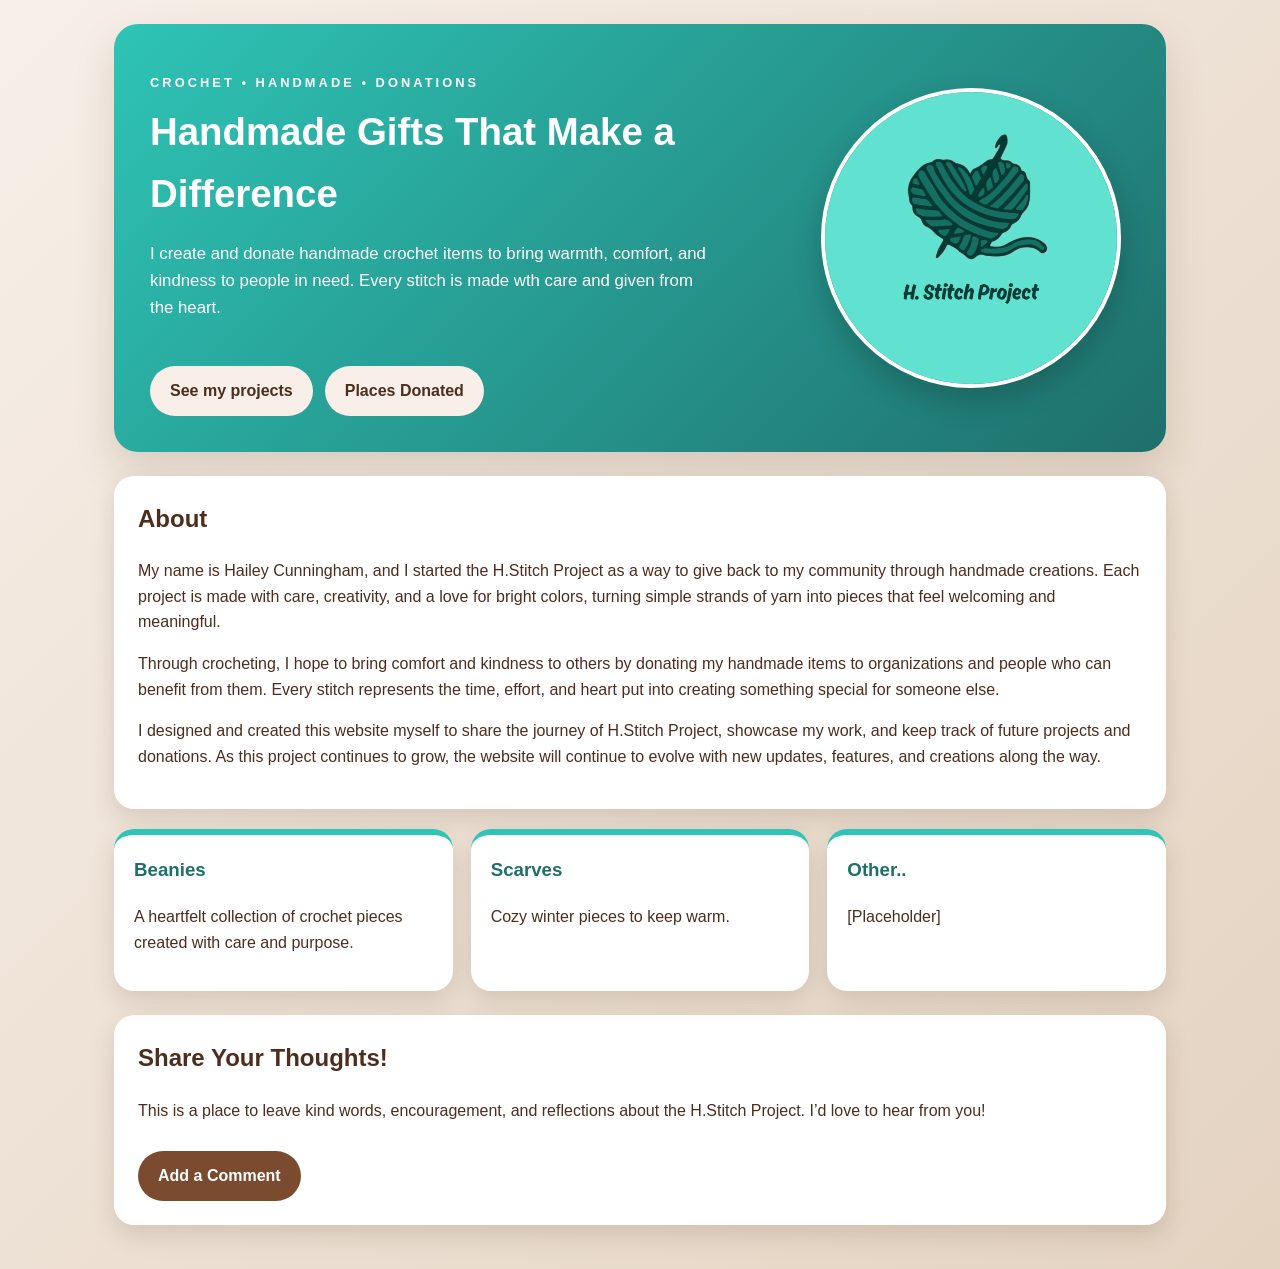
==== index.html @ 75890d9f "Added places donated page and a counter" ====
<!DOCTYPE html>
<html lang="en">
  <head>
    <meta charset="UTF-8" />
    <meta name="viewport" content="width=device-width, initial-scale=1.0" />
    <title>H.Stitch Project | Crochet Donations</title>
    <link rel="stylesheet" href="styles.css?v=2" />
  </head>
  <body>
    <div class="page-shell">
      <header class="hero">
        <div class="hero-content">
          <p class="eyebrow">Crochet • Handmade • Donations</p>
          <h1>Handmade Gifts That Make a Difference</h1>
          <p class="hero-text">
            I create and donate handmade crochet items to bring warmth, comfort, 
            and kindness to people in need. Every stitch is made wth care and 
            given from the heart.
          </p>
          <div class="button-group">
            <a class="button" href="project-archive.html">See my projects</a>
            <a class="button" href="places-donated.html">Places Donated</a>
          </div>
        </div>

        <img src="hero-logo.png" alt="H. Stitch Project Logo" class="hero-image">
      </header>

      <main>
  <section class="intro">
    <h2>About</h2>

    <p>
      My name is Hailey Cunningham, and I started the H.Stitch Project as a way to give back to my community 
      through handmade creations. Each project is made with care, creativity, and a love for bright colors,
       turning simple strands of yarn into pieces that feel welcoming and meaningful.
    </p>

    <p>
      Through crocheting, I hope to bring comfort and kindness to others by donating my handmade items to 
      organizations and people who can benefit from them. Every stitch represents the time, effort, and heart
       put into creating something special for someone else.
    </p>

    <p>
      I designed and created this website myself to share the journey of H.Stitch Project, showcase my work,
       and keep track of future projects and donations. As this project continues to grow, the website will
        continue to evolve with new updates, features, and creations along the way.
    </p>

  </section>

        <section id="projects" class="projects-grid">
          <article class="project-card">
            <h3>Beanies</h3>
            <p>A heartfelt collection of crochet pieces created with care and purpose.</p>
          </article>

          <article class="project-card">
            <h3>Scarves</h3>
            <p>Cozy winter pieces to keep warm.</p>
          </article>

          <article class="project-card">
            <h3>Other..</h3>
            <p>[Placeholder]</p>
          </article>
        </section>

        <section class="contact">
          <h2>Share Your Thoughts!</h2>
          <p>This is a place to leave kind words, encouragement, and reflections about the H.Stitch Project. I’d love to hear from you!</p>
          <a class="button secondary" href="discussion.html">Add a Comment</a>
        </section>
      </main>
    </div>
  </body>
</html>
---- styles.css ----
:root {
  --turquoise: #2ec4b6;
  --teal: #1f6f6b;
  --cream: #f7efe8;
  --brown: #7a4b2f;
  --dark-brown: #4d2d1e;
  --shadow: rgba(77, 45, 30, 0.15);
}

* {
  box-sizing: border-box;
}

body {
  margin: 0;
  font-family: "Segoe UI", Tahoma, Geneva, Verdana, sans-serif;
  background: linear-gradient(135deg, var(--cream), #e4d3c1);
  color: var(--dark-brown);
  line-height: 1.6;
  overflow-x: hidden;
}

.page-shell {
  max-width: 1100px;
  margin: 0 auto;
  padding: 24px;
}

.hero {
  display: grid;
  grid-template-columns: minmax(0, 2fr) minmax(0, 1fr);
  gap: 24px;
  align-items: center;
  background: linear-gradient(135deg, var(--turquoise), var(--teal));
  color: white;
  border-radius: 24px;
  padding: 36px;
  box-shadow: 0 18px 40px var(--shadow);
  overflow: hidden;
}

.hero-content {
  min-width: 0;
}

.eyebrow {
  text-transform: uppercase;
  letter-spacing: 0.24em;
  font-size: 0.8rem;
  margin-bottom: 8px;
  font-weight: 700;
}

h1,
h2,
h3 {
  margin-top: 0;
}

.hero h1 {
  font-size: clamp(2rem, 3vw, 3rem);
  margin-bottom: 12px;
}

.hero-text {
  max-width: 560px;
  font-size: 1.05rem;
}

.button {
  display: inline-block;
  margin-top: 12px;
  padding: 12px 20px;
  background: var(--cream);
  color: var(--dark-brown);
  text-decoration: none;
  font-weight: 700;
  border-radius: 999px;
  transition: transform 0.2s ease;
  box-sizing: border-box;
  max-width: 100%;
}

.button-group {
  display: inline-flex;
  flex-wrap: wrap;
  gap: 12px;
  margin-top: 16px;
}

.button:hover {
  transform: translateY(-2px);
}

.button.secondary {
  background: var(--brown);
  color: white;
}

.hero-image {
  width: min(100%, 300px);
  max-width: 300px;
  height: auto;
  aspect-ratio: 1;
  border-radius: 50%;
  object-fit: cover;
  display: block;
  margin: 0 auto;
  box-shadow: 0 12px 30px rgba(0, 0, 0, 0.2);
  border: 4px solid white;
}

.donation-list {
  display: grid;
  gap: 20px;
  margin-top: 20px;
}

.donation-card {
  background: white;
  border-radius: 20px;
  padding: 22px;
  box-shadow: 0 10px 25px var(--shadow);
  border-top: 6px solid var(--turquoise);
}

.donation-card-top {
  display: flex;
  justify-content: space-between;
  align-items: flex-start;
  gap: 16px;
  flex-wrap: wrap;
  margin-bottom: 12px;
}

.donation-card h3 {
  margin: 0;
  color: var(--teal);
}

.donation-count {
  margin: 0;
  font-weight: 700;
  color: var(--brown);
}

.donation-photos {
  display: grid;
  gap: 12px;
  margin-top: 16px;
}

.donation-photo {
  min-height: 160px;
  border-radius: 18px;
  background: linear-gradient(135deg, #f7f0ea, #f0e4d6);
  border: 1px dashed var(--turquoise);
  display: grid;
  place-items: center;
  color: var(--teal);
  font-weight: 700;
  text-align: center;
  padding: 16px;
}

.hero-card {
  background: rgba(255, 255, 255, 0.18);
  border: 1px solid rgba(255, 255, 255, 0.2);
  border-radius: 18px;
  padding: 20px;
  backdrop-filter: blur(8px);
}

.stat-circle {
  display: grid;
  place-items: center;
  width: 230px;
  height: 230px;
  padding: 24px;
  box-sizing: border-box;
  border: 4px solid white;
  border-radius: 50%;
  background: rgba(255, 255, 255, 0.16);
  box-shadow: 0 12px 30px rgba(0, 0, 0, 0.16);
  text-align: center;
}

.stat-number {
  font-size: 4rem;
  font-weight: 900;
  line-height: 1;
  color: white;
  margin: 0;
}

.stat-label {
  margin: 12px 0 0;
  color: white;
  font-weight: 700;
  text-transform: uppercase;
  letter-spacing: 0.08em;
  font-size: 0.86rem;
}

.hero-card ul {
  padding-left: 18px;
  margin: 0;
}

main {
  margin-top: 24px;
}

.intro,
.contact {
  background: white;
  border-radius: 20px;
  padding: 24px;
  margin-bottom: 20px;
  box-shadow: 0 10px 25px var(--shadow);
}

.contact {
  margin-top: 24px;
}

.discussion-hero {
  margin-bottom: 24px;
}

.discussion-layout {
  display: grid;
  gap: 20px;
  grid-template-columns: minmax(0, 1fr) minmax(0, 1.3fr);
}

.discussion-card {
  background: white;
  border-radius: 20px;
  padding: 24px;
  box-shadow: 0 10px 25px var(--shadow);
  min-width: 0;
  width: 100%;
  overflow-wrap: anywhere;
}

.discussion-intro {
  margin-top: -6px;
  color: var(--brown);
}

.comment-form {
  display: flex;
  flex-direction: column;
  gap: 12px;
}

.comment-form input,
.comment-form textarea {
  border: 1px solid #e4cdbb;
  border-radius: 12px;
  padding: 12px 14px;
  font: inherit;
  color: var(--dark-brown);
  background: var(--cream);
}

.comment-form textarea {
  min-height: 110px;
  resize: vertical;
}

.thread-header {
  display: flex;
  justify-content: space-between;
  align-items: center;
  gap: 12px;
  margin-bottom: 14px;
}

.comment-list {
  display: flex;
  flex-direction: column;
  gap: 12px;
}

.comment-item {
  border: 1px solid #f0dfcf;
  border-radius: 14px;
  padding: 14px;
  background: linear-gradient(135deg, #fffdfa, #f9efe8);
}

.delete-button {
  margin-top: 10px;
  border: none;
  border-radius: 999px;
  padding: 8px 12px;
  background: var(--brown);
  color: white;
  cursor: pointer;
  font-weight: 600;
}

.delete-button:hover {
  opacity: 0.9;
}

.comment-meta {
  display: flex;
  justify-content: space-between;
  gap: 10px;
  color: var(--teal);
  margin-bottom: 6px;
  font-size: 0.95rem;
}

.empty-state {
  color: var(--brown);
  font-style: italic;
}

.projects-grid {
  display: grid;
  grid-template-columns: repeat(3, minmax(0, 1fr));
  gap: 18px;
}

.project-card {
  background: white;
  border-radius: 20px;
  padding: 20px;
  box-shadow: 0 10px 25px var(--shadow);
  border-top: 6px solid var(--turquoise);
}

.project-card h3 {
  color: var(--teal);
}

.archive-grid {
  display: grid;
  grid-template-columns: repeat(2, minmax(0, 1fr));
  gap: 20px;
}

.archive-card {
  background: white;
  border-radius: 20px;
  padding: 20px;
  box-shadow: 0 10px 25px var(--shadow);
}

.archive-image {
  display: grid;
  place-items: center;
  min-height: 220px;
  margin-bottom: 14px;
  border-radius: 16px;
  border: 2px dashed var(--turquoise);
  background: linear-gradient(135deg, #fdf7f1, #f3e5d8);
  color: var(--teal);
  font-weight: 700;
  text-align: center;
  padding: 16px;
}

.archive-card h3 {
  color: var(--teal);
  margin-bottom: 8px;
}

@media (max-width: 900px) {
  .hero {
    display: flex;
    flex-direction: column;
    align-items: flex-start;
    gap: 20px;
  }

  .hero-content,
  .hero-card {
    width: 100%;
    max-width: 100%;
  }

  .discussion-layout {
    display: flex !important;
    flex-direction: column;
    gap: 20px;
  }

  .discussion-card {
    width: 100%;
    max-width: 100%;
  }

  .projects-grid,
  .archive-grid {
    grid-template-columns: 1fr;
  }
}

@media (max-width: 480px) {
  .page-shell {
    padding: 14px;
  }

  .hero,
  .intro,
  .contact,
  .project-card,
  .discussion-card {
    padding: 18px;
  }

  .hero {
    padding: 20px;
  }

  .hero-content {
    width: 100%;
    max-width: 100%;
  }

  .hero-image {
    width: min(60vw, 170px);
    max-width: 170px;
    margin: 0 auto;
  }

  .hero h1,
  .hero-text {
    max-width: 100%;
  }

  .thread-header {
    flex-direction: column;
    align-items: flex-start;
  }

  .comment-meta {
    flex-direction: column;
    gap: 4px;
  }

  .comment-item {
    overflow-wrap: anywhere;
  }

  .button {
    display: block;
    width: 100%;
    text-align: center;
  }
}
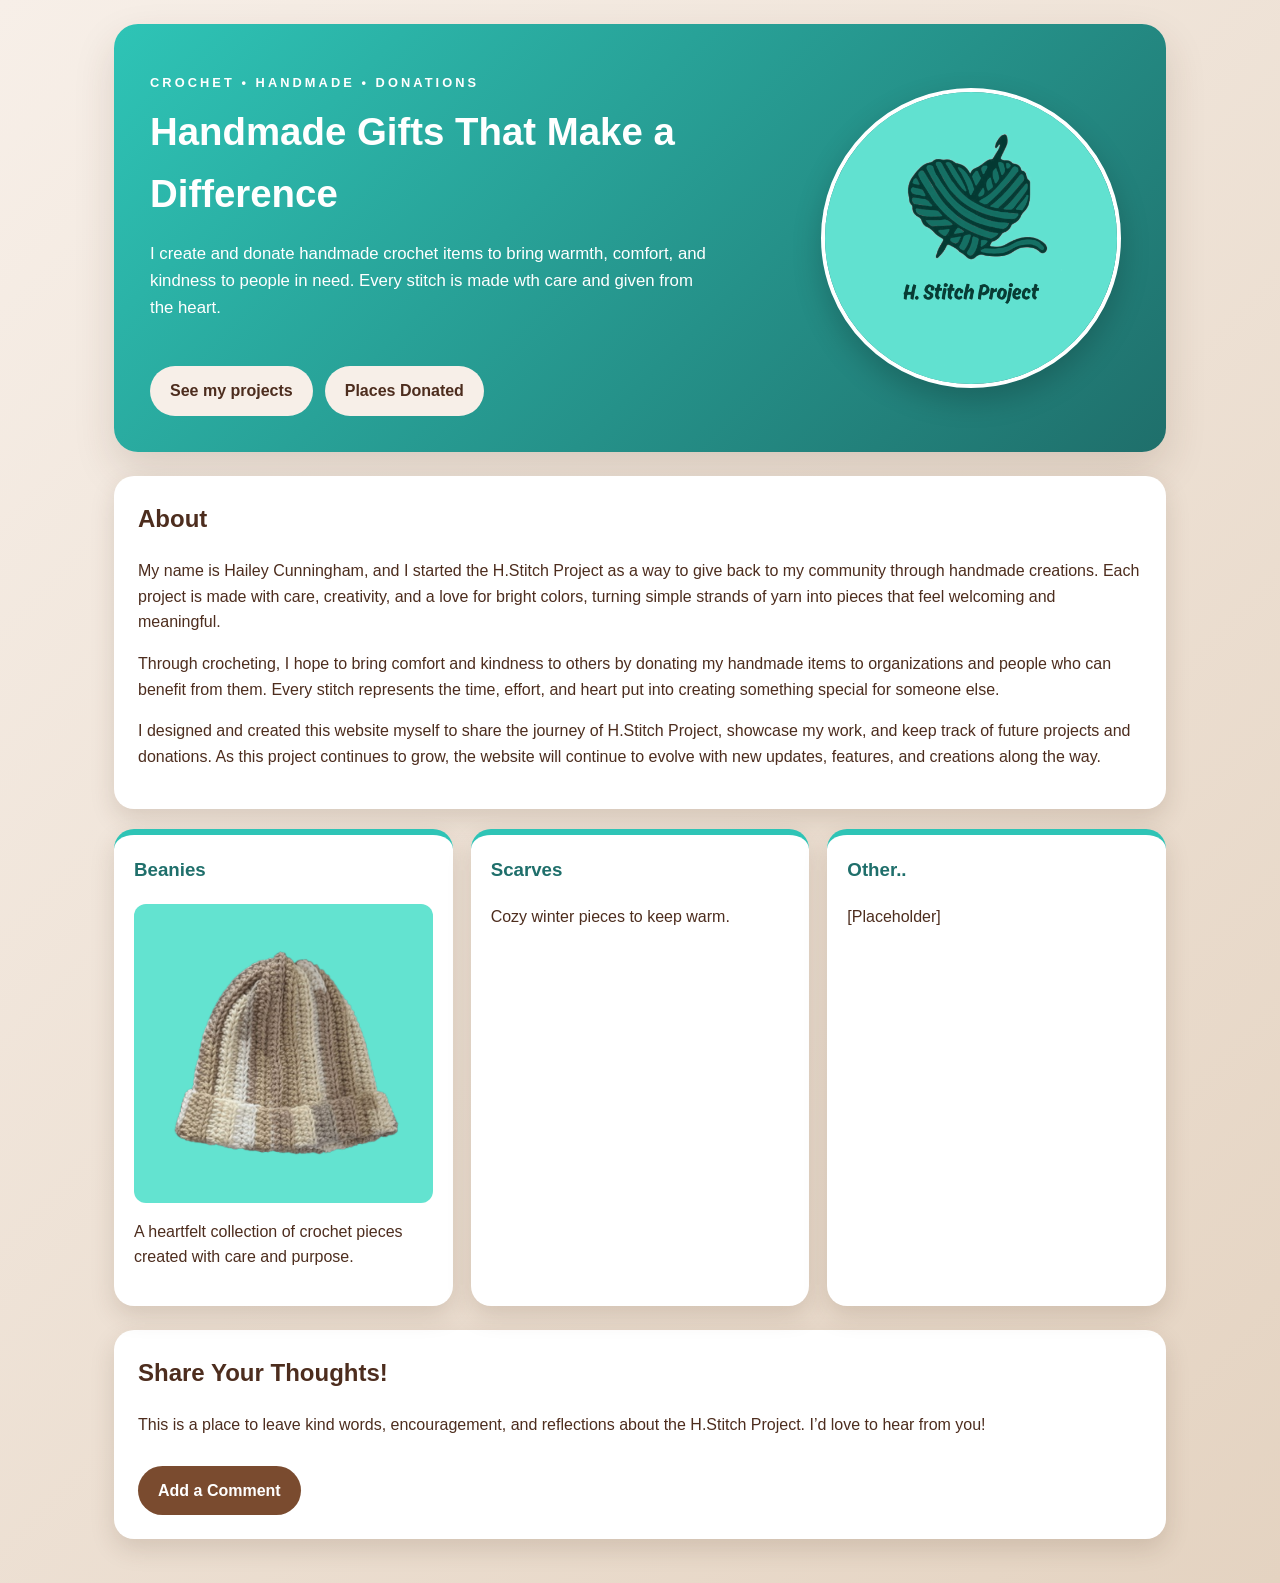
==== commit f917f25d: "Added new project photod" ====
--- a/index.html
+++ b/index.html
@@ -53,6 +53,7 @@
         <section id="projects" class="projects-grid">
           <article class="project-card">
             <h3>Beanies</h3>
+            <img src="beanies/three.png" alt="Handmade crochet beanie" class="project-image">
             <p>A heartfelt collection of crochet pieces created with care and purpose.</p>
           </article>
 
--- a/styles.css
+++ b/styles.css
@@ -338,36 +338,44 @@
   color: var(--teal);
 }
 
+.project-image {
+  width: 100%;
+  height: auto;
+  border-radius: 12px;
+  margin-bottom: 12px;
+  display: block;
+}
+
 .archive-grid {
   display: grid;
-  grid-template-columns: repeat(2, minmax(0, 1fr));
-  gap: 20px;
+  grid-template-columns: repeat(3, minmax(0, 1fr));
+  gap: 12px;
 }
 
 .archive-card {
   background: white;
   border-radius: 20px;
-  padding: 20px;
+  padding: 10px;
   box-shadow: 0 10px 25px var(--shadow);
 }
 
 .archive-image {
-  display: grid;
-  place-items: center;
-  min-height: 220px;
-  margin-bottom: 14px;
-  border-radius: 16px;
-  border: 2px dashed var(--turquoise);
-  background: linear-gradient(135deg, #fdf7f1, #f3e5d8);
-  color: var(--teal);
-  font-weight: 700;
-  text-align: center;
-  padding: 16px;
+  width: 100%;
+  height: auto;
+  margin-bottom: 8px;
+  border-radius: 12px;
+  display: block;
 }
 
 .archive-card h3 {
   color: var(--teal);
-  margin-bottom: 8px;
+  margin: 0 0 4px 0;
+  font-size: 0.95rem;
+}
+
+.archive-card p {
+  margin: 0;
+  font-size: 0.85rem;
 }
 
 @media (max-width: 900px) {
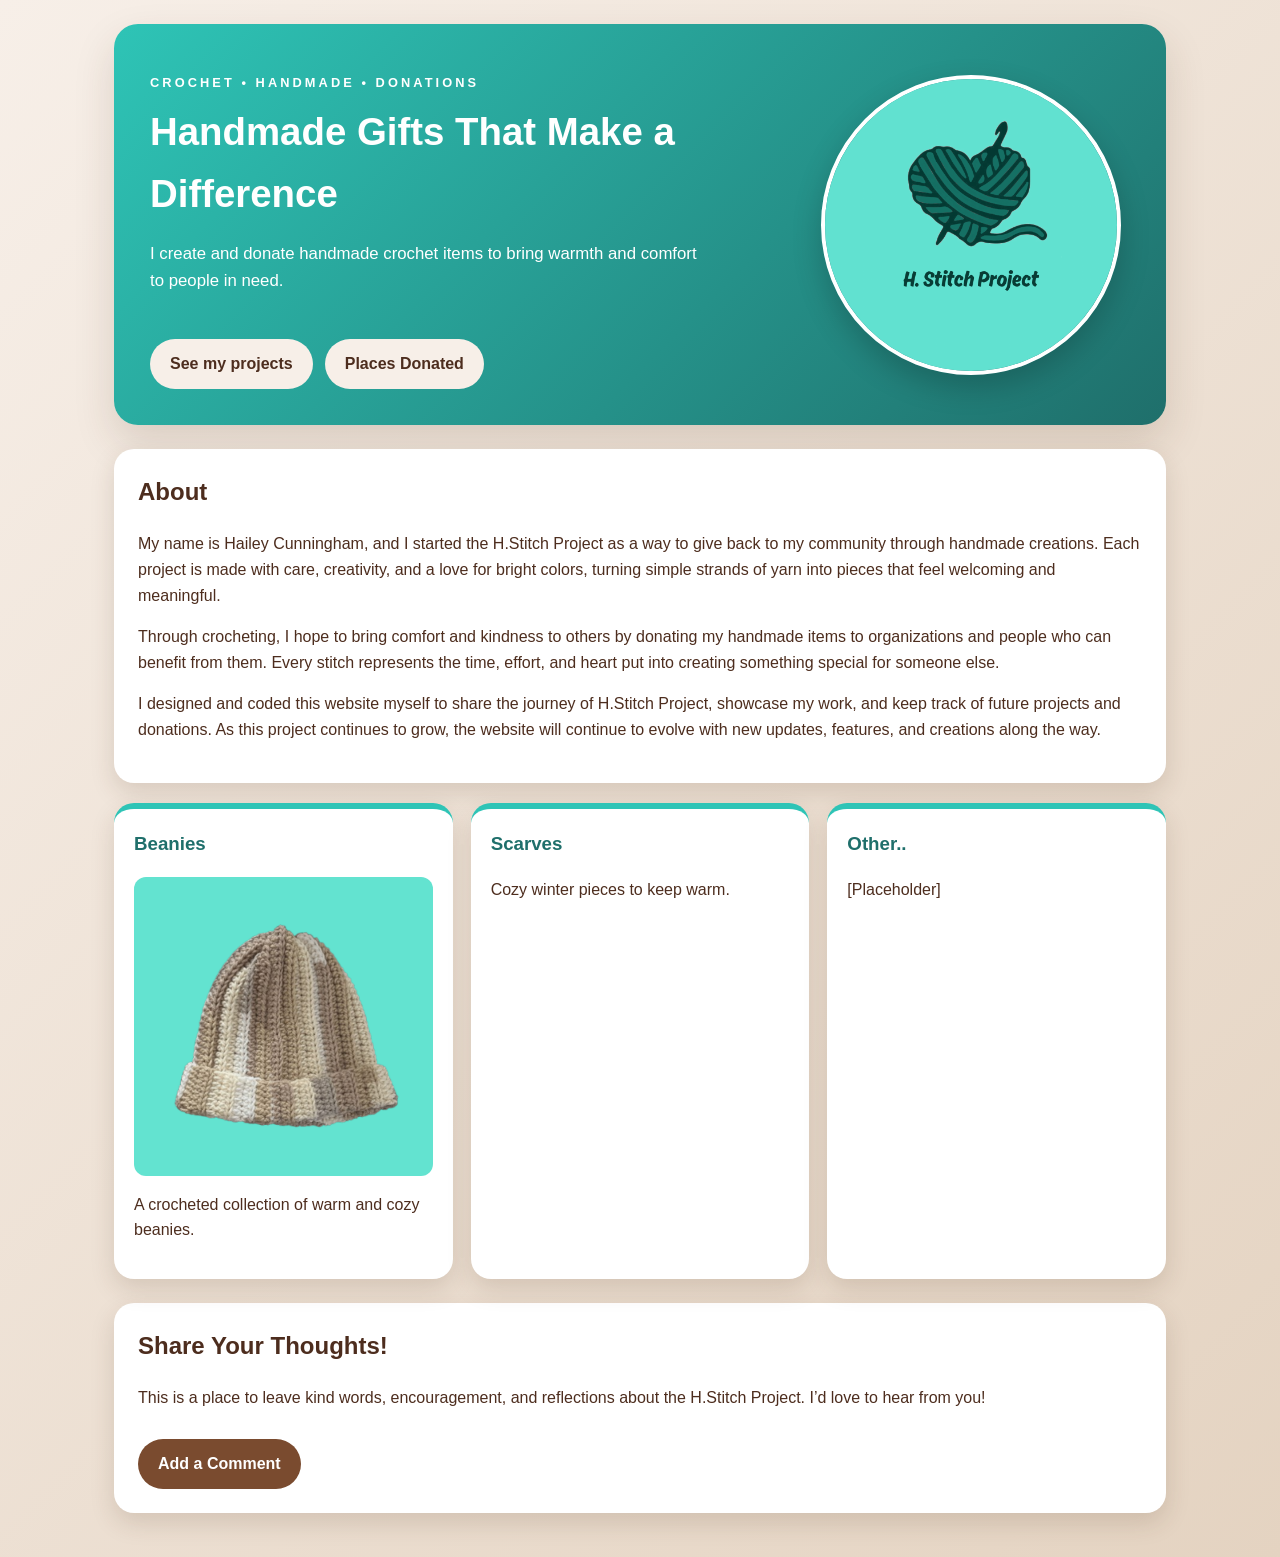
==== commit 4af4f4f9: "Added another beanie and changed some words" ====
--- a/index.html
+++ b/index.html
@@ -13,9 +13,8 @@
           <p class="eyebrow">Crochet • Handmade • Donations</p>
           <h1>Handmade Gifts That Make a Difference</h1>
           <p class="hero-text">
-            I create and donate handmade crochet items to bring warmth, comfort, 
-            and kindness to people in need. Every stitch is made wth care and 
-            given from the heart.
+            I create and donate handmade crochet items to bring warmth and comfort 
+          to people in need.
           </p>
           <div class="button-group">
             <a class="button" href="project-archive.html">See my projects</a>
@@ -43,7 +42,7 @@
     </p>
 
     <p>
-      I designed and created this website myself to share the journey of H.Stitch Project, showcase my work,
+      I designed and coded this website myself to share the journey of H.Stitch Project, showcase my work,
        and keep track of future projects and donations. As this project continues to grow, the website will
         continue to evolve with new updates, features, and creations along the way.
     </p>
@@ -54,7 +53,7 @@
           <article class="project-card">
             <h3>Beanies</h3>
             <img src="beanies/three.png" alt="Handmade crochet beanie" class="project-image">
-            <p>A heartfelt collection of crochet pieces created with care and purpose.</p>
+            <p>A crocheted collection of warm and cozy beanies.</p>
           </article>
 
           <article class="project-card">
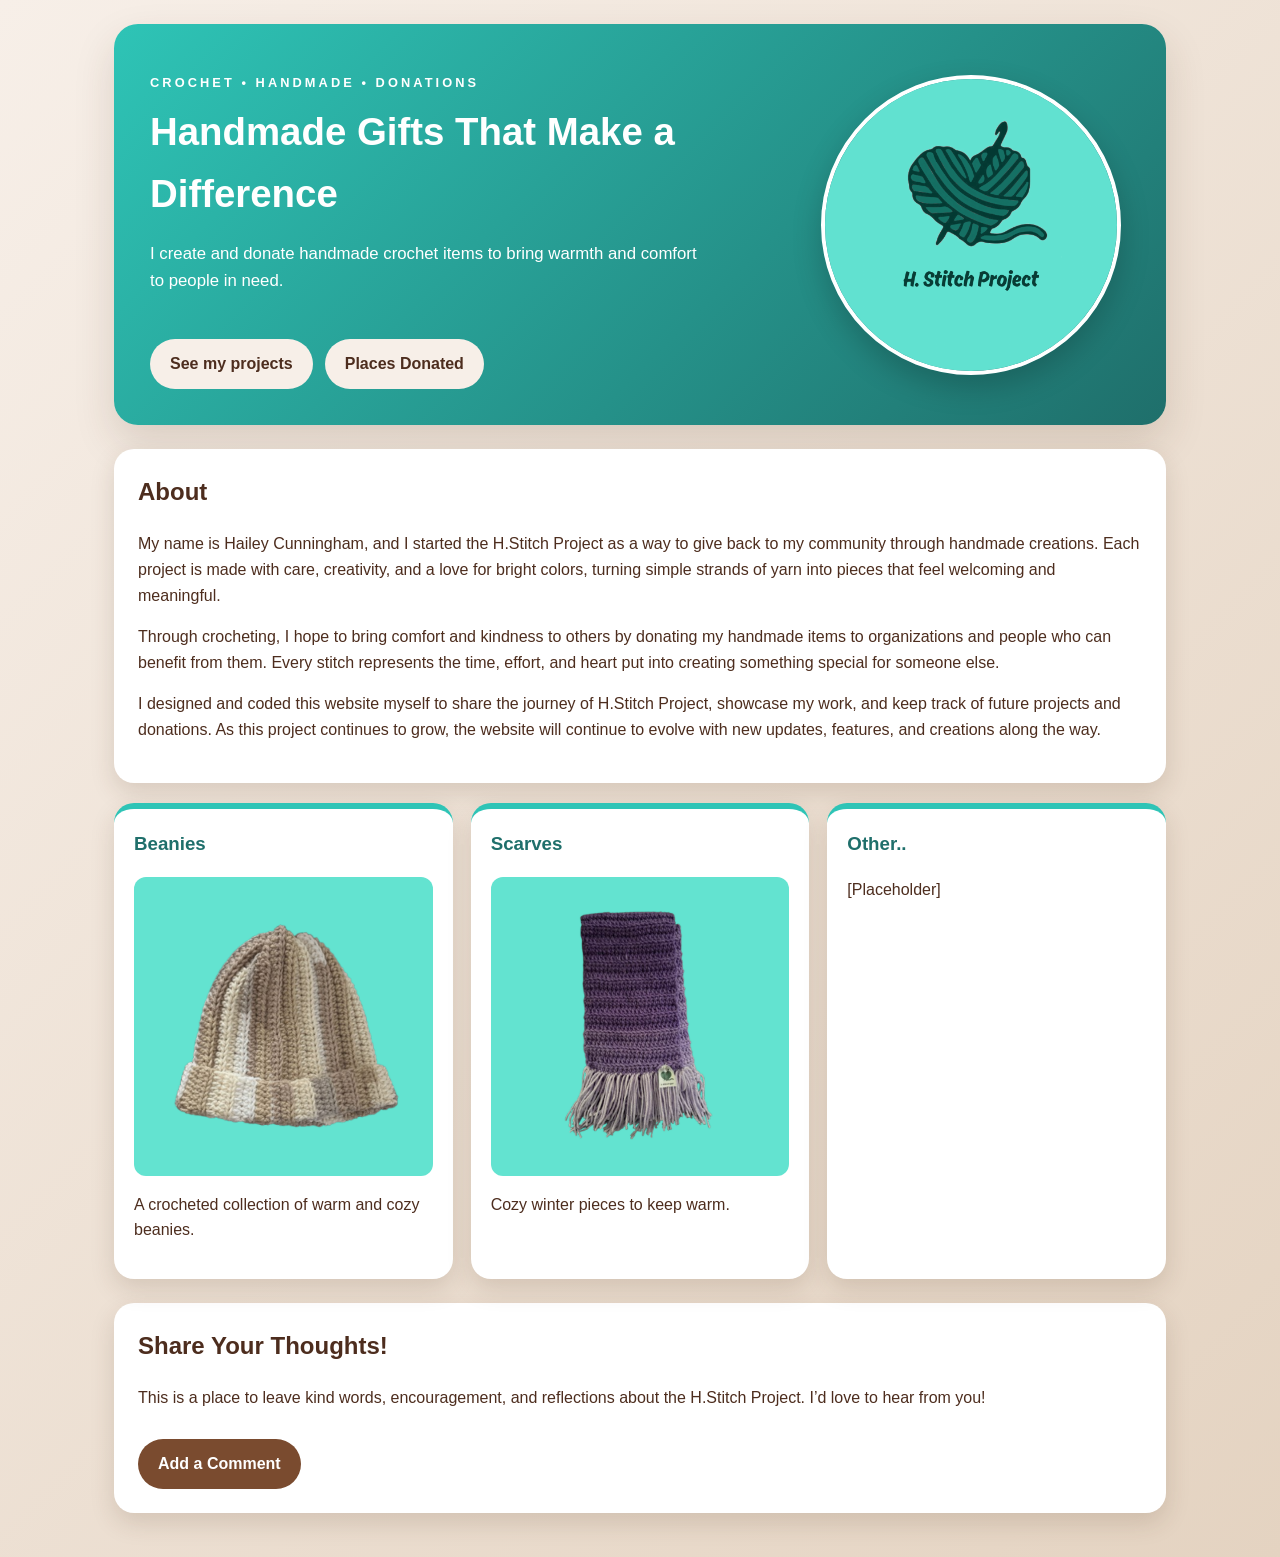
==== commit 61db9adb: "Added picture to homescreen and centered counter" ====
--- a/index.html
+++ b/index.html
@@ -52,12 +52,13 @@
         <section id="projects" class="projects-grid">
           <article class="project-card">
             <h3>Beanies</h3>
-            <img src="beanies/three.png" alt="Handmade crochet beanie" class="project-image">
+            <img src="beanies/main.png" alt="Handmade crochet beanie" class="project-image">
             <p>A crocheted collection of warm and cozy beanies.</p>
           </article>
 
           <article class="project-card">
             <h3>Scarves</h3>
+            <img src="beanies/maintwo.png" alt="Handmade crochet scarf" class="project-image">
             <p>Cozy winter pieces to keep warm.</p>
           </article>
 
--- a/styles.css
+++ b/styles.css
@@ -382,7 +382,7 @@
   .hero {
     display: flex;
     flex-direction: column;
-    align-items: flex-start;
+    align-items: center;
     gap: 20px;
   }
 
@@ -390,6 +390,10 @@
   .hero-card {
     width: 100%;
     max-width: 100%;
+  }
+
+  .stat-circle {
+    margin: 0 auto;
   }
 
   .discussion-layout {
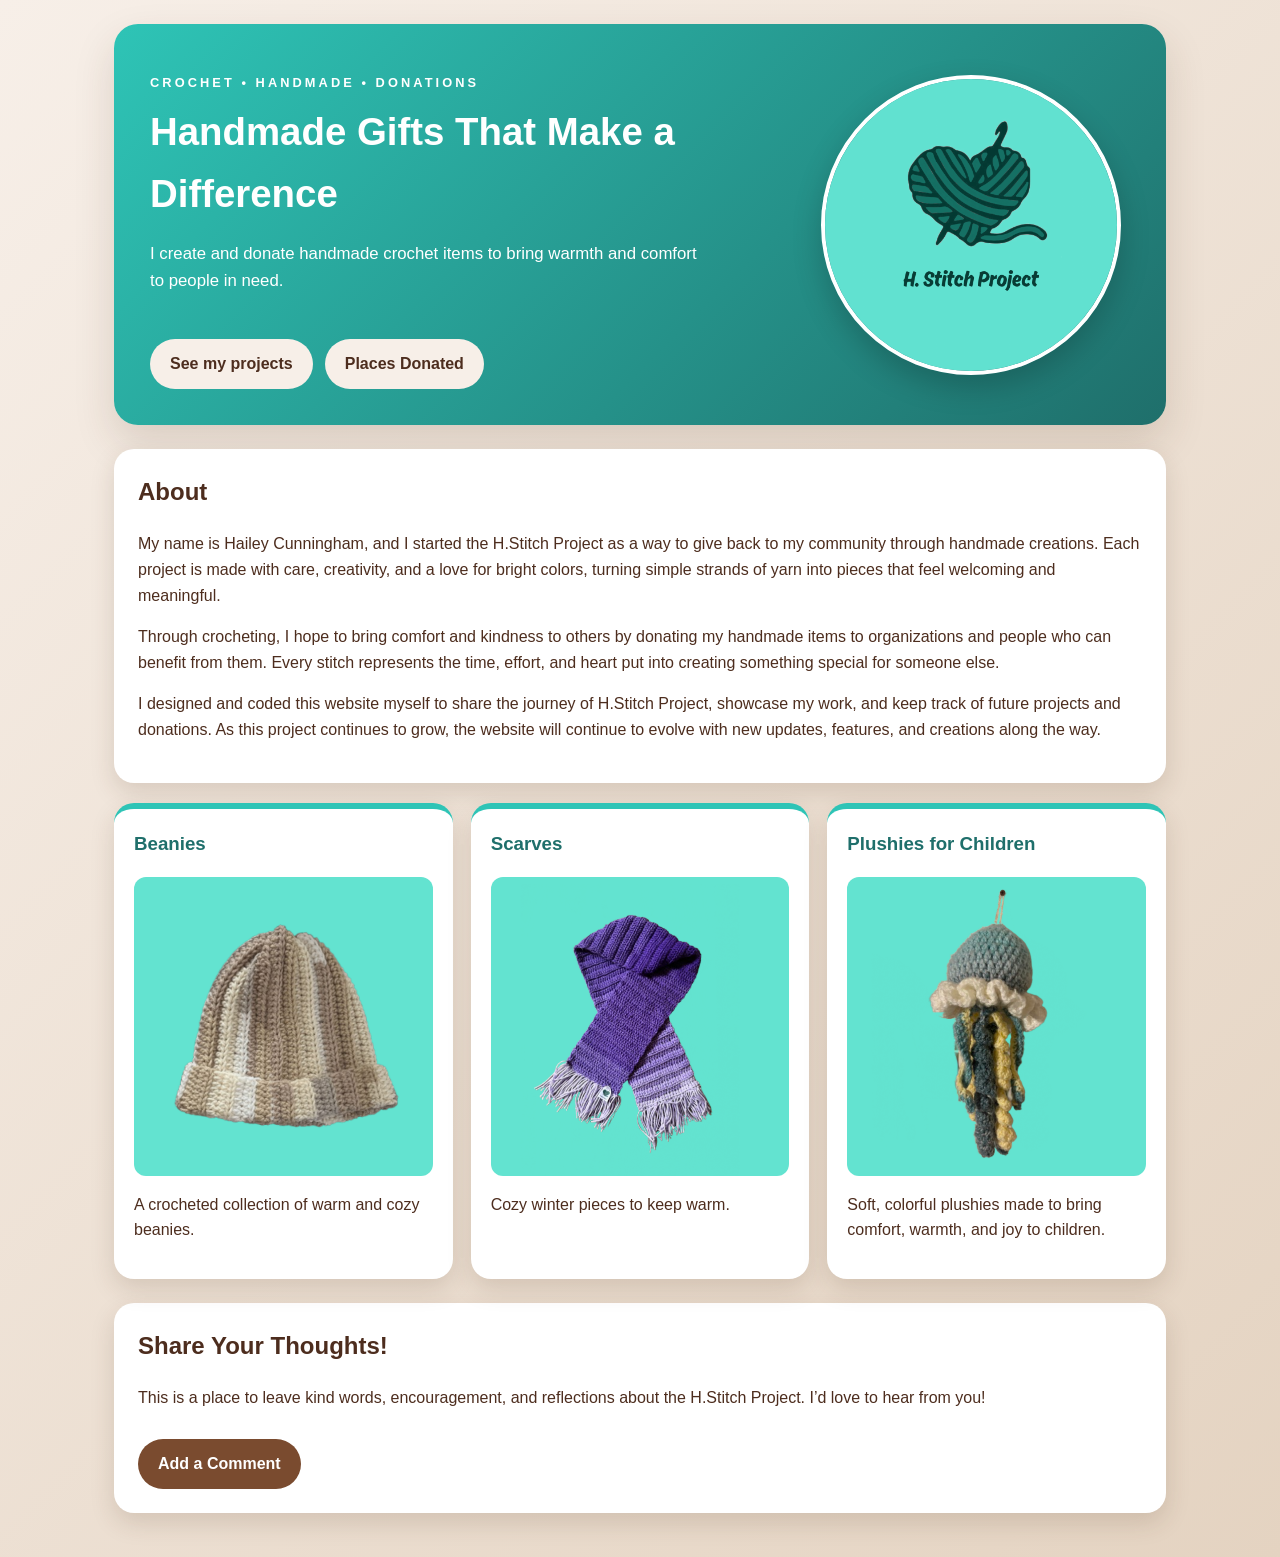
==== commit c0d7d5f1: "Added plushie image to front page" ====
--- a/index.html
+++ b/index.html
@@ -63,8 +63,9 @@
           </article>
 
           <article class="project-card">
-            <h3>Other..</h3>
-            <p>[Placeholder]</p>
+            <h3>Plushies for Children</h3>
+            <img src="beanies/mainthree.png" alt="Handmade crochet plushies for children" class="project-image">
+            <p>Soft, colorful plushies made to bring comfort, warmth, and joy to children.</p>
           </article>
         </section>
 
--- a/styles.css
+++ b/styles.css
@@ -383,7 +383,9 @@
     display: flex;
     flex-direction: column;
     align-items: center;
+    justify-content: center;
     gap: 20px;
+    text-align: center;
   }
 
   .hero-content,
@@ -394,6 +396,8 @@
 
   .stat-circle {
     margin: 0 auto;
+    align-self: center;
+    justify-self: center;
   }
 
   .discussion-layout {
@@ -433,6 +437,9 @@
   .hero-content {
     width: 100%;
     max-width: 100%;
+    display: flex;
+    flex-direction: column;
+    align-items: center;
   }
 
   .hero-image {
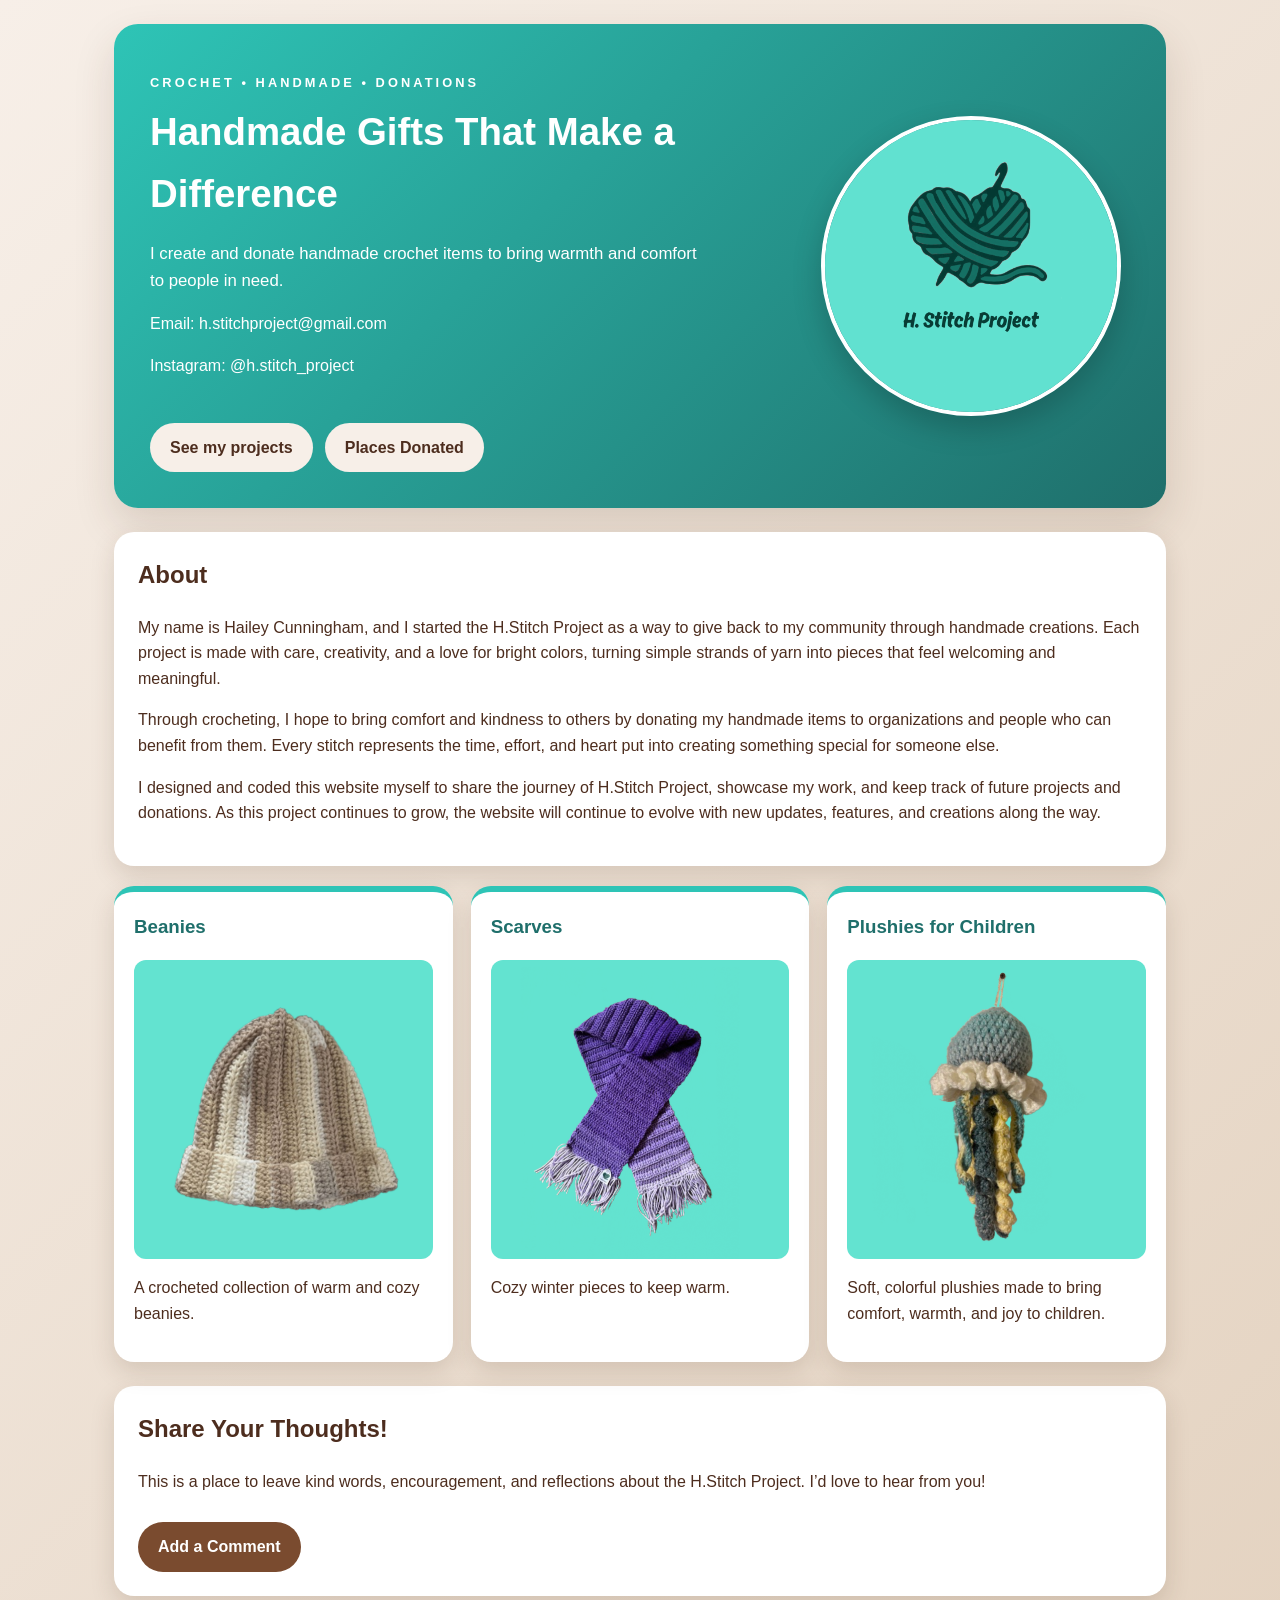
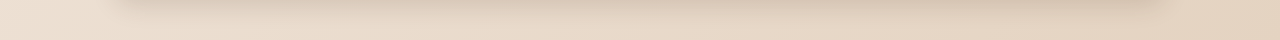
==== commit a98b5f27: "Added email and insta handle" ====
--- a/index.html
+++ b/index.html
@@ -14,7 +14,9 @@
           <h1>Handmade Gifts That Make a Difference</h1>
           <p class="hero-text">
             I create and donate handmade crochet items to bring warmth and comfort 
-          to people in need.
+          to people in need. <p>
+            Email: h.stitchproject@gmail.com <p>
+            Instagram: @h.stitch_project
           </p>
           <div class="button-group">
             <a class="button" href="project-archive.html">See my projects</a>
--- a/styles.css
+++ b/styles.css
@@ -148,19 +148,37 @@
   display: grid;
   gap: 12px;
   margin-top: 16px;
+  justify-items: start;
+}
+
+.donation-photo-pair {
+  display: flex;
+  align-items: flex-start;
+  gap: 12px;
+  flex-wrap: wrap;
 }
 
 .donation-photo {
-  min-height: 160px;
+  width: min(100%, 320px);
+  aspect-ratio: 1 / 1;
+  object-fit: cover;
   border-radius: 18px;
   background: linear-gradient(135deg, #f7f0ea, #f0e4d6);
   border: 1px dashed var(--turquoise);
-  display: grid;
-  place-items: center;
+  display: block;
   color: var(--teal);
   font-weight: 700;
   text-align: center;
-  padding: 16px;
+  padding: 0;
+  box-shadow: 0 8px 20px rgba(77, 45, 30, 0.08);
+}
+
+.donation-photo--portrait {
+  object-position: center 18%;
+}
+
+.donation-photo--main {
+  object-position: center 18%;
 }
 
 .hero-card {
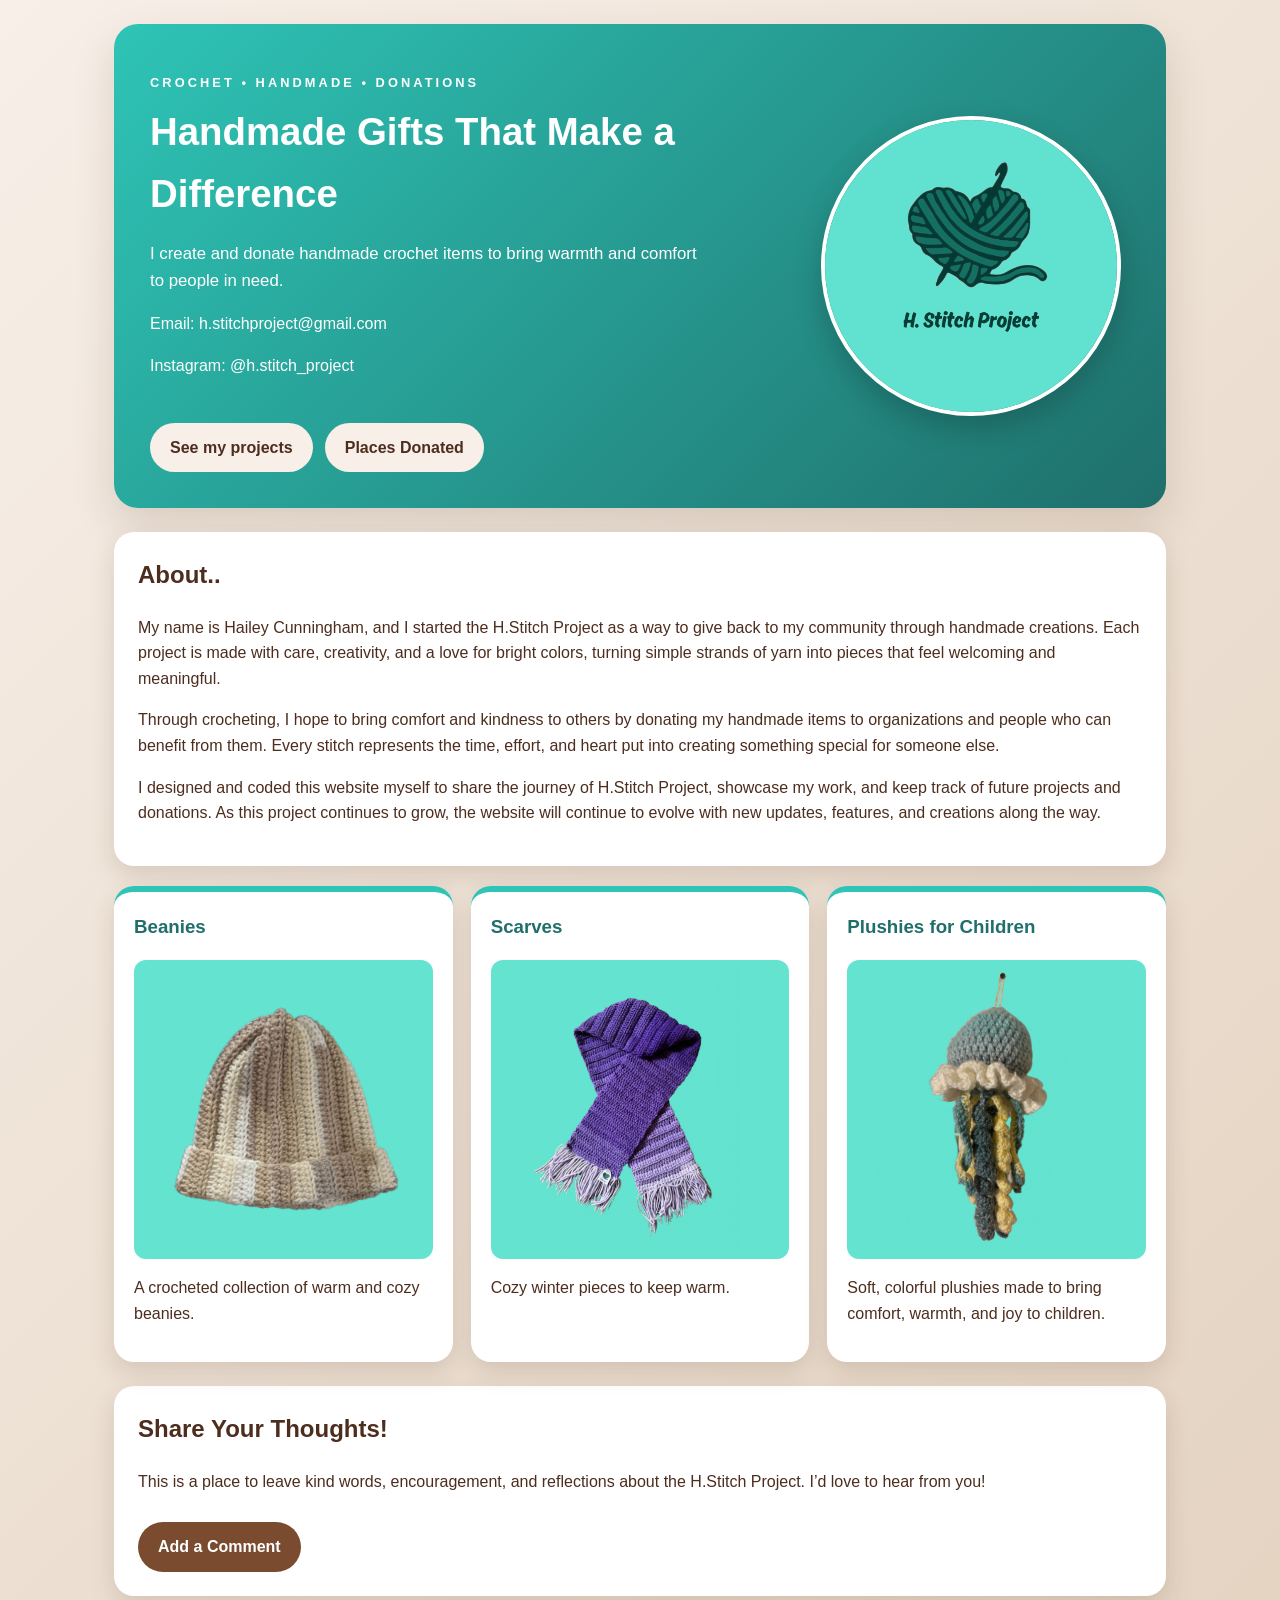
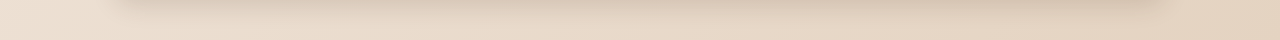
==== commit c554d16f: "test" ====
--- a/index.html
+++ b/index.html
@@ -29,7 +29,7 @@
 
       <main>
   <section class="intro">
-    <h2>About</h2>
+    <h2>About..</h2>
 
     <p>
       My name is Hailey Cunningham, and I started the H.Stitch Project as a way to give back to my community 
